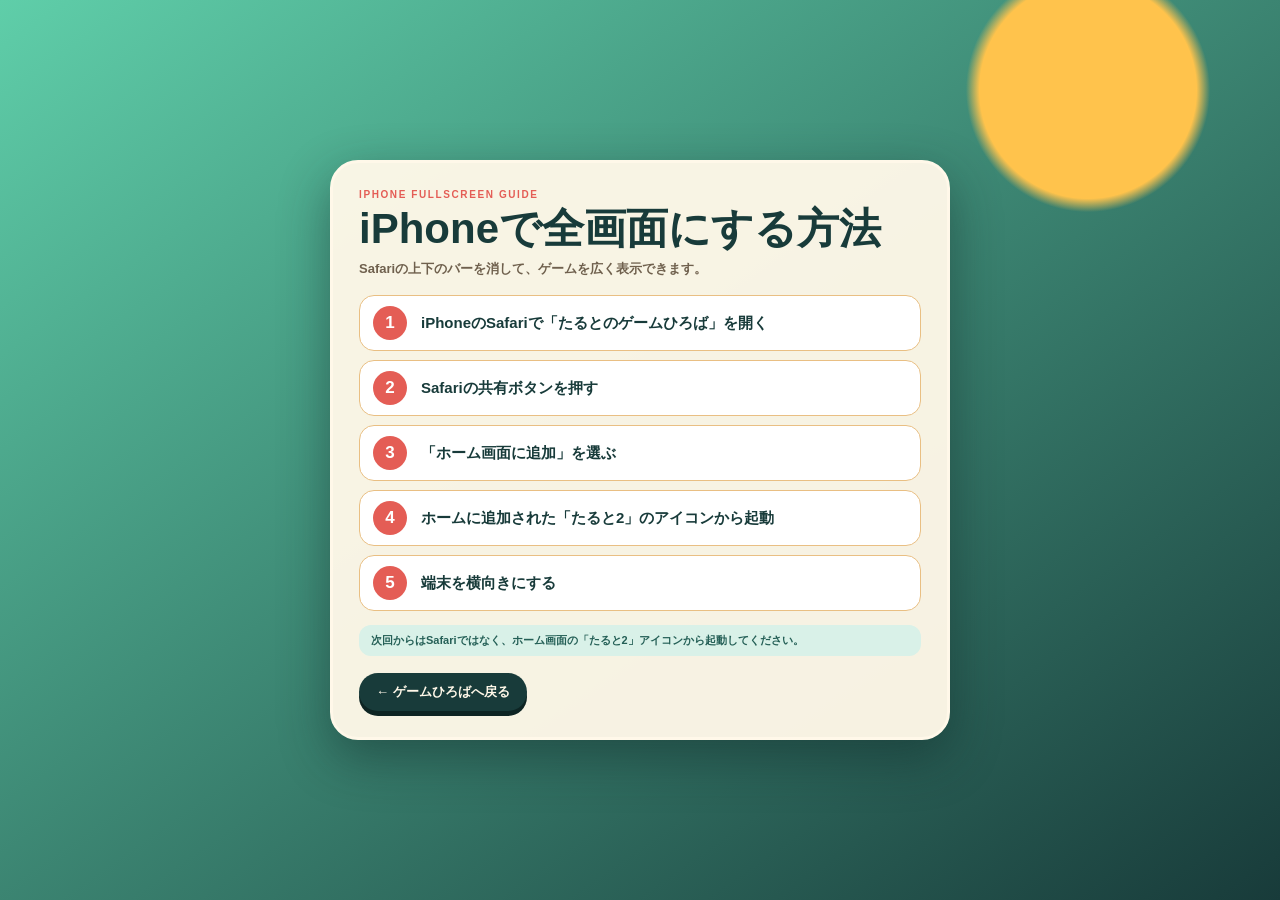
==== iphone-fullscreen.html @ 5c766cb5 "Add release status and iPhone fullscreen guide" ====
<!doctype html>
<html lang="ja">
<head>
  <meta charset="UTF-8">
  <meta name="viewport" content="width=device-width,initial-scale=1,viewport-fit=cover">
  <meta name="theme-color" content="#183b3a">
  <title>iPhoneで全画面にする方法｜たるとのゲームひろば</title>
  <style>
    *{box-sizing:border-box}body{margin:0;min-height:100dvh;padding:max(22px,env(safe-area-inset-top)) max(18px,env(safe-area-inset-right)) max(22px,env(safe-area-inset-bottom)) max(18px,env(safe-area-inset-left));display:grid;place-items:center;background:radial-gradient(circle at 85% 10%,#ffc34c 0 8%,transparent 9%),linear-gradient(145deg,#5fcea9,#183b3a);color:#183b3a;font-family:-apple-system,BlinkMacSystemFont,"Hiragino Sans","Yu Gothic",sans-serif}.card{width:min(620px,94vw);padding:26px;border:3px solid #fff8e9;border-radius:28px;background:#fff8e9f5;box-shadow:0 18px 50px #10272677}.eyebrow{margin:0;color:#e45d55;font-size:10px;font-weight:900;letter-spacing:.16em}.card h1{margin:4px 0 6px;color:#183b3a;font-size:clamp(26px,6vw,42px);line-height:1.2}.lead{margin:0 0 17px;color:#6f604d;font-size:13px;font-weight:800}.steps{margin:0;padding:0;list-style:none;counter-reset:step;display:grid;gap:9px}.steps li{counter-increment:step;display:grid;grid-template-columns:38px 1fr;align-items:center;gap:10px;padding:10px 13px;border:1px solid #e9bf83;border-radius:15px;background:#fff}.steps li::before{content:counter(step);display:grid;place-items:center;width:34px;height:34px;border-radius:50%;background:#e45d55;color:#fff;font-size:17px;font-weight:900}.steps b{font-size:15px;line-height:1.5}.note{margin:14px 0 0;padding:8px 12px;border-radius:12px;background:#d9f1e8;color:#245f56;font-size:11px;font-weight:800}.back{display:inline-flex;margin-top:17px;padding:10px 17px;border-radius:99px;background:#183b3a;color:#fff8e9;text-decoration:none;font-size:13px;font-weight:900;box-shadow:0 5px 0 #0d2423}.back:active{transform:translateY(3px);box-shadow:0 2px 0 #0d2423}@media(max-height:470px) and (orientation:landscape){body{padding:8px 16px}.card{width:min(780px,95vw);padding:12px 18px;border-radius:19px}.card h1{display:inline;font-size:23px}.eyebrow{font-size:7px}.lead{display:inline;margin-left:8px;font-size:9px}.steps{grid-template-columns:1fr 1fr;gap:5px;margin-top:7px}.steps li{grid-template-columns:27px 1fr;gap:6px;padding:5px 8px}.steps li::before{width:25px;height:25px;font-size:12px}.steps b{font-size:9px}.note{margin:6px 0 0;padding:5px 8px;font-size:8px}.back{position:absolute;right:max(13px,env(safe-area-inset-right));bottom:max(9px,env(safe-area-inset-bottom));margin:0;padding:6px 11px;font-size:9px}}
  </style>
</head>
<body>
  <main class="card">
    <p class="eyebrow">IPHONE FULLSCREEN GUIDE</p>
    <h1>iPhoneで全画面にする方法</h1>
    <p class="lead">Safariの上下のバーを消して、ゲームを広く表示できます。</p>
    <ol class="steps">
      <li><b>iPhoneのSafariで「たるとのゲームひろば」を開く</b></li>
      <li><b>Safariの共有ボタンを押す</b></li>
      <li><b>「ホーム画面に追加」を選ぶ</b></li>
      <li><b>ホームに追加された「たると2」のアイコンから起動</b></li>
      <li><b>端末を横向きにする</b></li>
    </ol>
    <p class="note">次回からはSafariではなく、ホーム画面の「たると2」アイコンから起動してください。</p>
    <a class="back" href="index.html">← ゲームひろばへ戻る</a>
  </main>
</body>
</html>
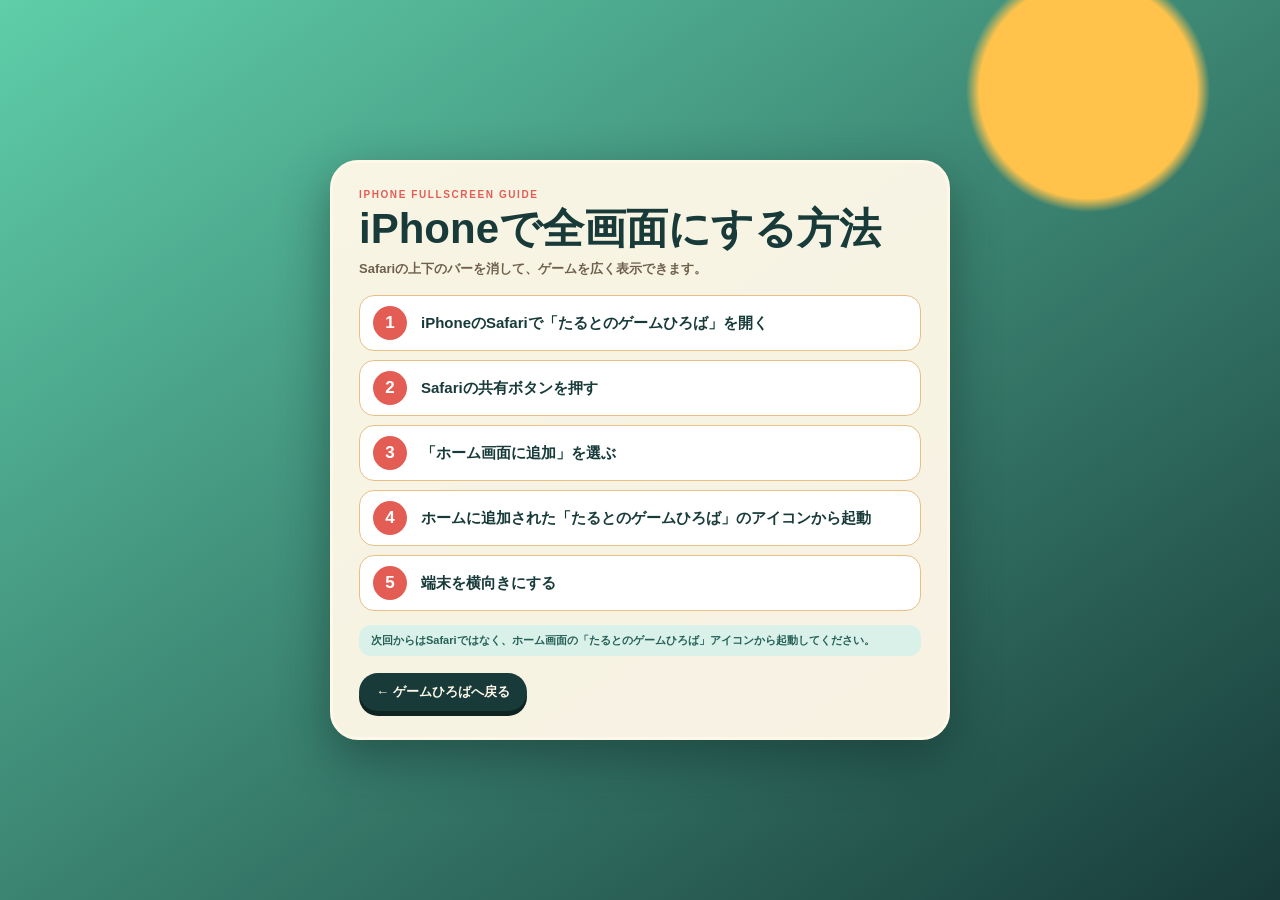
==== commit 5ce3d779: "Turn the project into Taruto's game hub" ====
--- a/iphone-fullscreen.html
+++ b/iphone-fullscreen.html
@@ -18,10 +18,10 @@
       <li><b>iPhoneのSafariで「たるとのゲームひろば」を開く</b></li>
       <li><b>Safariの共有ボタンを押す</b></li>
       <li><b>「ホーム画面に追加」を選ぶ</b></li>
-      <li><b>ホームに追加された「たると2」のアイコンから起動</b></li>
+      <li><b>ホームに追加された「たるとのゲームひろば」のアイコンから起動</b></li>
       <li><b>端末を横向きにする</b></li>
     </ol>
-    <p class="note">次回からはSafariではなく、ホーム画面の「たると2」アイコンから起動してください。</p>
+    <p class="note">次回からはSafariではなく、ホーム画面の「たるとのゲームひろば」アイコンから起動してください。</p>
     <a class="back" href="index.html">← ゲームひろばへ戻る</a>
   </main>
 </body>
